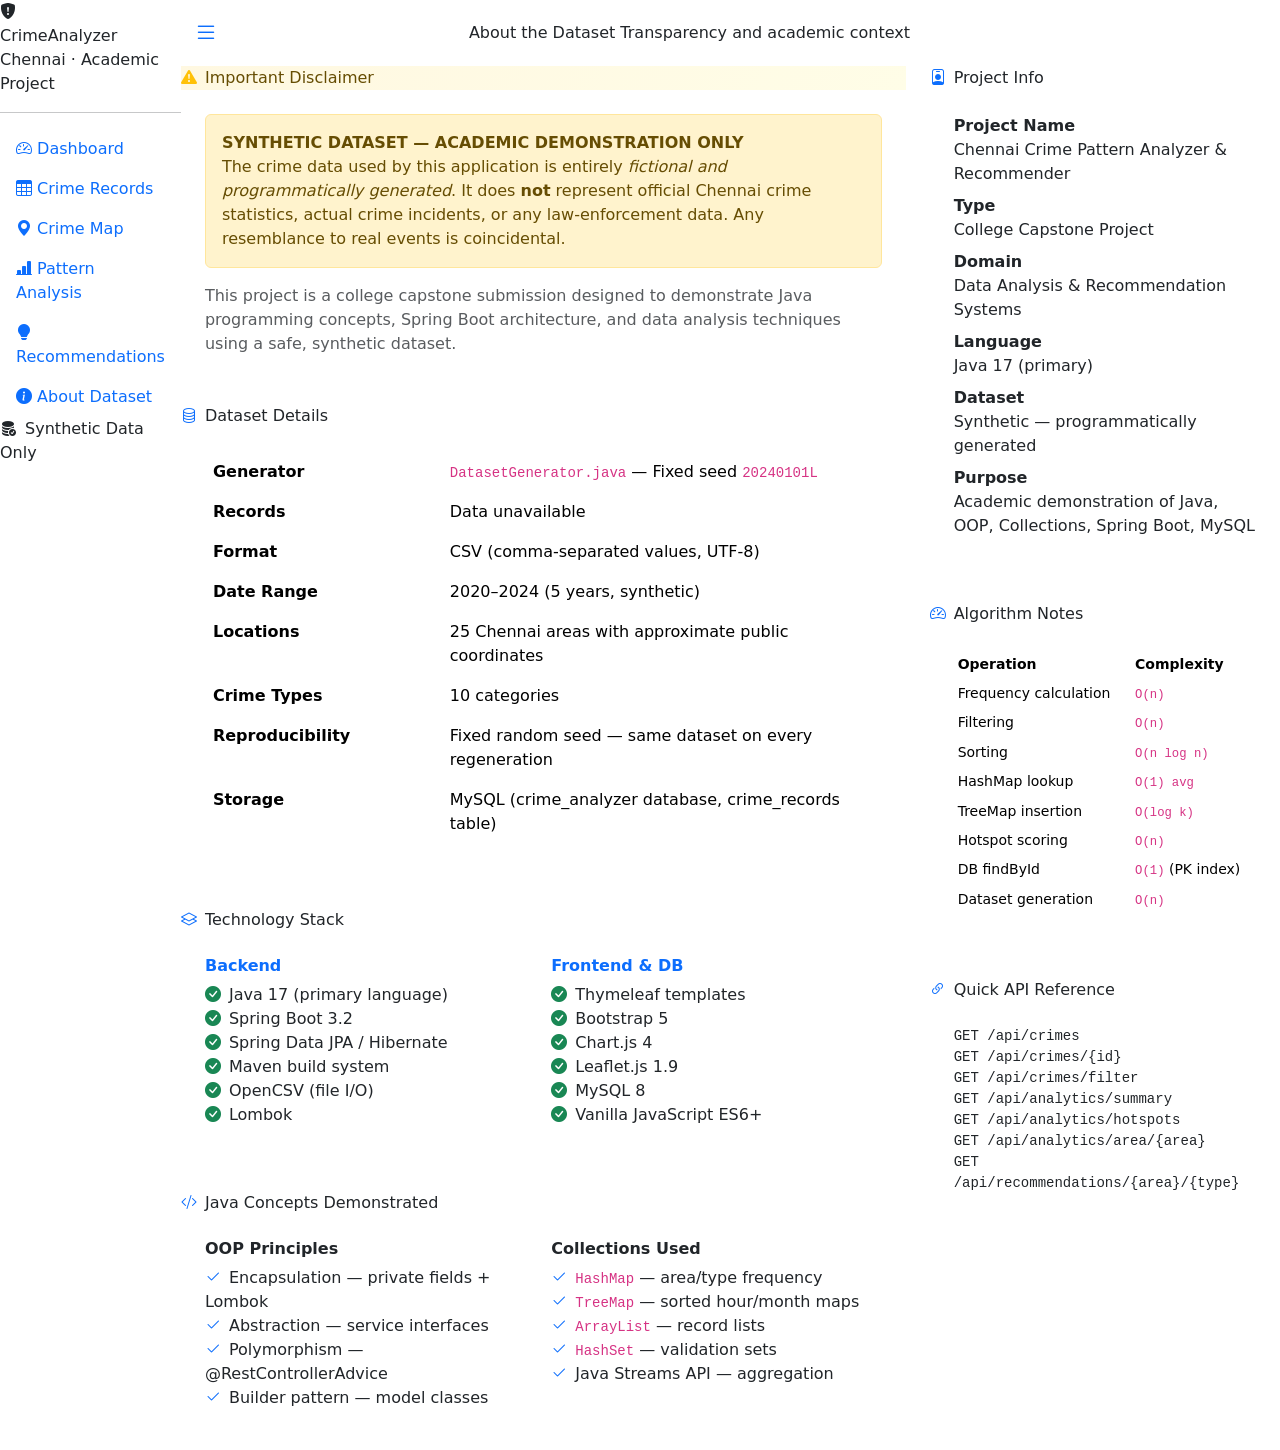
==== src/main/resources/templates/about.html @ 889897a4 "Initial commit: Chennai Crime Pattern Analyzer & Recommender capstone project" ====
<!DOCTYPE html>
<html lang="en" xmlns:th="http://www.thymeleaf.org">
<head>
    <meta charset="UTF-8">
    <meta name="viewport" content="width=device-width, initial-scale=1.0">
    <title>About Dataset — Chennai Crime Pattern Analyzer</title>
    <link rel="stylesheet" href="https://cdn.jsdelivr.net/npm/bootstrap@5.3.2/dist/css/bootstrap.min.css">
    <link rel="stylesheet" href="https://cdn.jsdelivr.net/npm/bootstrap-icons@1.11.3/font/bootstrap-icons.min.css">
    <link rel="stylesheet" href="/css/style.css">
</head>
<body>
<div class="d-flex" id="app-wrapper">
    <nav id="sidebar" class="sidebar d-flex flex-column">
        <div class="sidebar-brand">
            <div class="brand-icon"><i class="bi bi-shield-fill-exclamation"></i></div>
            <div><div class="brand-title">CrimeAnalyzer</div><div class="brand-sub">Chennai · Academic Project</div></div>
        </div>
        <hr class="sidebar-divider">
        <ul class="nav flex-column sidebar-nav">
            <li class="nav-item"><a class="nav-link" href="/dashboard"><i class="bi bi-speedometer2"></i> Dashboard</a></li>
            <li class="nav-item"><a class="nav-link" href="/records"><i class="bi bi-table"></i> Crime Records</a></li>
            <li class="nav-item"><a class="nav-link" href="/map"><i class="bi bi-geo-alt-fill"></i> Crime Map</a></li>
            <li class="nav-item"><a class="nav-link" href="/analysis"><i class="bi bi-bar-chart-line-fill"></i> Pattern Analysis</a></li>
            <li class="nav-item"><a class="nav-link" href="/recommendations"><i class="bi bi-lightbulb-fill"></i> Recommendations</a></li>
            <li class="nav-item mt-auto"><a class="nav-link active" href="/about"><i class="bi bi-info-circle-fill"></i> About Dataset</a></li>
        </ul>
        <div class="sidebar-footer"><i class="bi bi-database-fill-check me-1"></i> Synthetic Data Only</div>
    </nav>

    <div id="main-content" class="flex-grow-1">
        <nav class="topbar navbar">
            <button class="btn btn-link sidebar-toggle" id="sidebarToggle"><i class="bi bi-list fs-4"></i></button>
            <div class="topbar-title">
                <span class="page-title">About the Dataset</span>
                <span class="page-subtitle">Transparency and academic context</span>
            </div>
            <div class="topbar-right"><span class="badge badge-synthetic"><i class="bi bi-shield-fill-check me-1"></i>Synthetic Data</span></div>
        </nav>

        <div class="page-content">
            <div class="row g-4">
                <div class="col-xl-8">

                    <!-- Disclaimer -->
                    <div class="chart-card mb-4 border-warning-subtle">
                        <div class="chart-card-header" style="background: linear-gradient(135deg,#fff8e1,#fffde7);">
                            <span class="chart-title text-warning-emphasis">
                                <i class="bi bi-exclamation-triangle-fill me-2 text-warning"></i>Important Disclaimer
                            </span>
                        </div>
                        <div class="p-4">
                            <div class="alert alert-warning">
                                <strong>SYNTHETIC DATASET — ACADEMIC DEMONSTRATION ONLY</strong><br>
                                The crime data used by this application is entirely <em>fictional and programmatically generated</em>.
                                It does <strong>not</strong> represent official Chennai crime statistics, actual crime incidents,
                                or any law-enforcement data. Any resemblance to real events is coincidental.
                            </div>
                            <p class="mb-0 text-muted">
                                This project is a college capstone submission designed to demonstrate Java programming concepts,
                                Spring Boot architecture, and data analysis techniques using a safe, synthetic dataset.
                            </p>
                        </div>
                    </div>

                    <!-- Dataset details -->
                    <div class="chart-card mb-4">
                        <div class="chart-card-header">
                            <span class="chart-title"><i class="bi bi-database me-2 text-primary"></i>Dataset Details</span>
                        </div>
                        <div class="p-4">
                            <table class="table table-borderless about-table">
                                <tbody>
                                    <tr><th width="35%">Generator</th><td><code>DatasetGenerator.java</code> — Fixed seed <code>20240101L</code></td></tr>
                                    <tr><th>Records</th><td id="aboutTotal">Loading…</td></tr>
                                    <tr><th>Format</th><td>CSV (comma-separated values, UTF-8)</td></tr>
                                    <tr><th>Date Range</th><td>2020–2024 (5 years, synthetic)</td></tr>
                                    <tr><th>Locations</th><td>25 Chennai areas with approximate public coordinates</td></tr>
                                    <tr><th>Crime Types</th><td>10 categories</td></tr>
                                    <tr><th>Reproducibility</th><td>Fixed random seed — same dataset on every regeneration</td></tr>
                                    <tr><th>Storage</th><td>MySQL (crime_analyzer database, crime_records table)</td></tr>
                                </tbody>
                            </table>
                        </div>
                    </div>

                    <!-- Technology stack -->
                    <div class="chart-card mb-4">
                        <div class="chart-card-header">
                            <span class="chart-title"><i class="bi bi-layers me-2 text-primary"></i>Technology Stack</span>
                        </div>
                        <div class="p-4">
                            <div class="row g-3">
                                <div class="col-md-6">
                                    <h6 class="fw-bold text-primary">Backend</h6>
                                    <ul class="list-unstyled about-tech-list">
                                        <li><i class="bi bi-check-circle-fill text-success me-2"></i>Java 17 (primary language)</li>
                                        <li><i class="bi bi-check-circle-fill text-success me-2"></i>Spring Boot 3.2</li>
                                        <li><i class="bi bi-check-circle-fill text-success me-2"></i>Spring Data JPA / Hibernate</li>
                                        <li><i class="bi bi-check-circle-fill text-success me-2"></i>Maven build system</li>
                                        <li><i class="bi bi-check-circle-fill text-success me-2"></i>OpenCSV (file I/O)</li>
                                        <li><i class="bi bi-check-circle-fill text-success me-2"></i>Lombok</li>
                                    </ul>
                                </div>
                                <div class="col-md-6">
                                    <h6 class="fw-bold text-primary">Frontend &amp; DB</h6>
                                    <ul class="list-unstyled about-tech-list">
                                        <li><i class="bi bi-check-circle-fill text-success me-2"></i>Thymeleaf templates</li>
                                        <li><i class="bi bi-check-circle-fill text-success me-2"></i>Bootstrap 5</li>
                                        <li><i class="bi bi-check-circle-fill text-success me-2"></i>Chart.js 4</li>
                                        <li><i class="bi bi-check-circle-fill text-success me-2"></i>Leaflet.js 1.9</li>
                                        <li><i class="bi bi-check-circle-fill text-success me-2"></i>MySQL 8</li>
                                        <li><i class="bi bi-check-circle-fill text-success me-2"></i>Vanilla JavaScript ES6+</li>
                                    </ul>
                                </div>
                            </div>
                        </div>
                    </div>

                    <!-- Java concepts -->
                    <div class="chart-card">
                        <div class="chart-card-header">
                            <span class="chart-title"><i class="bi bi-code-slash me-2 text-primary"></i>Java Concepts Demonstrated</span>
                        </div>
                        <div class="p-4">
                            <div class="row g-3">
                                <div class="col-md-6">
                                    <h6 class="fw-bold">OOP Principles</h6>
                                    <ul class="list-unstyled about-tech-list">
                                        <li><i class="bi bi-check2 text-primary me-2"></i>Encapsulation — private fields + Lombok</li>
                                        <li><i class="bi bi-check2 text-primary me-2"></i>Abstraction — service interfaces</li>
                                        <li><i class="bi bi-check2 text-primary me-2"></i>Polymorphism — @RestControllerAdvice</li>
                                        <li><i class="bi bi-check2 text-primary me-2"></i>Builder pattern — model classes</li>
                                    </ul>
                                </div>
                                <div class="col-md-6">
                                    <h6 class="fw-bold">Collections Used</h6>
                                    <ul class="list-unstyled about-tech-list">
                                        <li><i class="bi bi-check2 text-primary me-2"></i><code>HashMap</code> — area/type frequency</li>
                                        <li><i class="bi bi-check2 text-primary me-2"></i><code>TreeMap</code> — sorted hour/month maps</li>
                                        <li><i class="bi bi-check2 text-primary me-2"></i><code>ArrayList</code> — record lists</li>
                                        <li><i class="bi bi-check2 text-primary me-2"></i><code>HashSet</code> — validation sets</li>
                                        <li><i class="bi bi-check2 text-primary me-2"></i>Java Streams API — aggregation</li>
                                    </ul>
                                </div>
                            </div>
                        </div>
                    </div>

                </div>

                <!-- Right column -->
                <div class="col-xl-4">
                    <div class="chart-card mb-4">
                        <div class="chart-card-header">
                            <span class="chart-title"><i class="bi bi-person-badge me-2 text-primary"></i>Project Info</span>
                        </div>
                        <div class="p-4">
                            <dl class="about-dl">
                                <dt>Project Name</dt>
                                <dd>Chennai Crime Pattern Analyzer &amp; Recommender</dd>
                                <dt>Type</dt>
                                <dd>College Capstone Project</dd>
                                <dt>Domain</dt>
                                <dd>Data Analysis &amp; Recommendation Systems</dd>
                                <dt>Language</dt>
                                <dd>Java 17 (primary)</dd>
                                <dt>Dataset</dt>
                                <dd>Synthetic — programmatically generated</dd>
                                <dt>Purpose</dt>
                                <dd>Academic demonstration of Java, OOP, Collections, Spring Boot, MySQL</dd>
                            </dl>
                        </div>
                    </div>

                    <div class="chart-card mb-4">
                        <div class="chart-card-header">
                            <span class="chart-title"><i class="bi bi-speedometer2 me-2 text-primary"></i>Algorithm Notes</span>
                        </div>
                        <div class="p-4 small">
                            <table class="table table-sm table-borderless">
                                <thead><tr><th>Operation</th><th>Complexity</th></tr></thead>
                                <tbody>
                                    <tr><td>Frequency calculation</td><td><code>O(n)</code></td></tr>
                                    <tr><td>Filtering</td><td><code>O(n)</code></td></tr>
                                    <tr><td>Sorting</td><td><code>O(n log n)</code></td></tr>
                                    <tr><td>HashMap lookup</td><td><code>O(1) avg</code></td></tr>
                                    <tr><td>TreeMap insertion</td><td><code>O(log k)</code></td></tr>
                                    <tr><td>Hotspot scoring</td><td><code>O(n)</code></td></tr>
                                    <tr><td>DB findById</td><td><code>O(1)</code> (PK index)</td></tr>
                                    <tr><td>Dataset generation</td><td><code>O(n)</code></td></tr>
                                </tbody>
                            </table>
                        </div>
                    </div>

                    <div class="chart-card">
                        <div class="chart-card-header">
                            <span class="chart-title"><i class="bi bi-link-45deg me-2 text-primary"></i>Quick API Reference</span>
                        </div>
                        <div class="p-4 small font-monospace">
                            <div class="api-endpoint">GET /api/crimes</div>
                            <div class="api-endpoint">GET /api/crimes/{id}</div>
                            <div class="api-endpoint">GET /api/crimes/filter</div>
                            <div class="api-endpoint">GET /api/analytics/summary</div>
                            <div class="api-endpoint">GET /api/analytics/hotspots</div>
                            <div class="api-endpoint">GET /api/analytics/area/{area}</div>
                            <div class="api-endpoint">GET /api/recommendations/{area}/{type}</div>
                        </div>
                    </div>
                </div>
            </div>
        </div>
    </div>
</div>

<script src="https://cdn.jsdelivr.net/npm/bootstrap@5.3.2/dist/js/bootstrap.bundle.min.js"></script>
<script src="/js/common.js"></script>
<script>
    // Load total record count
    fetch('/api/crimes/dataset/info')
        .then(r => r.json())
        .then(d => {
            document.getElementById('aboutTotal').textContent =
                d.totalDatabaseRecords.toLocaleString() + ' synthetic records';
        })
        .catch(() => { document.getElementById('aboutTotal').textContent = 'Data unavailable'; });
</script>
</body>
</html>
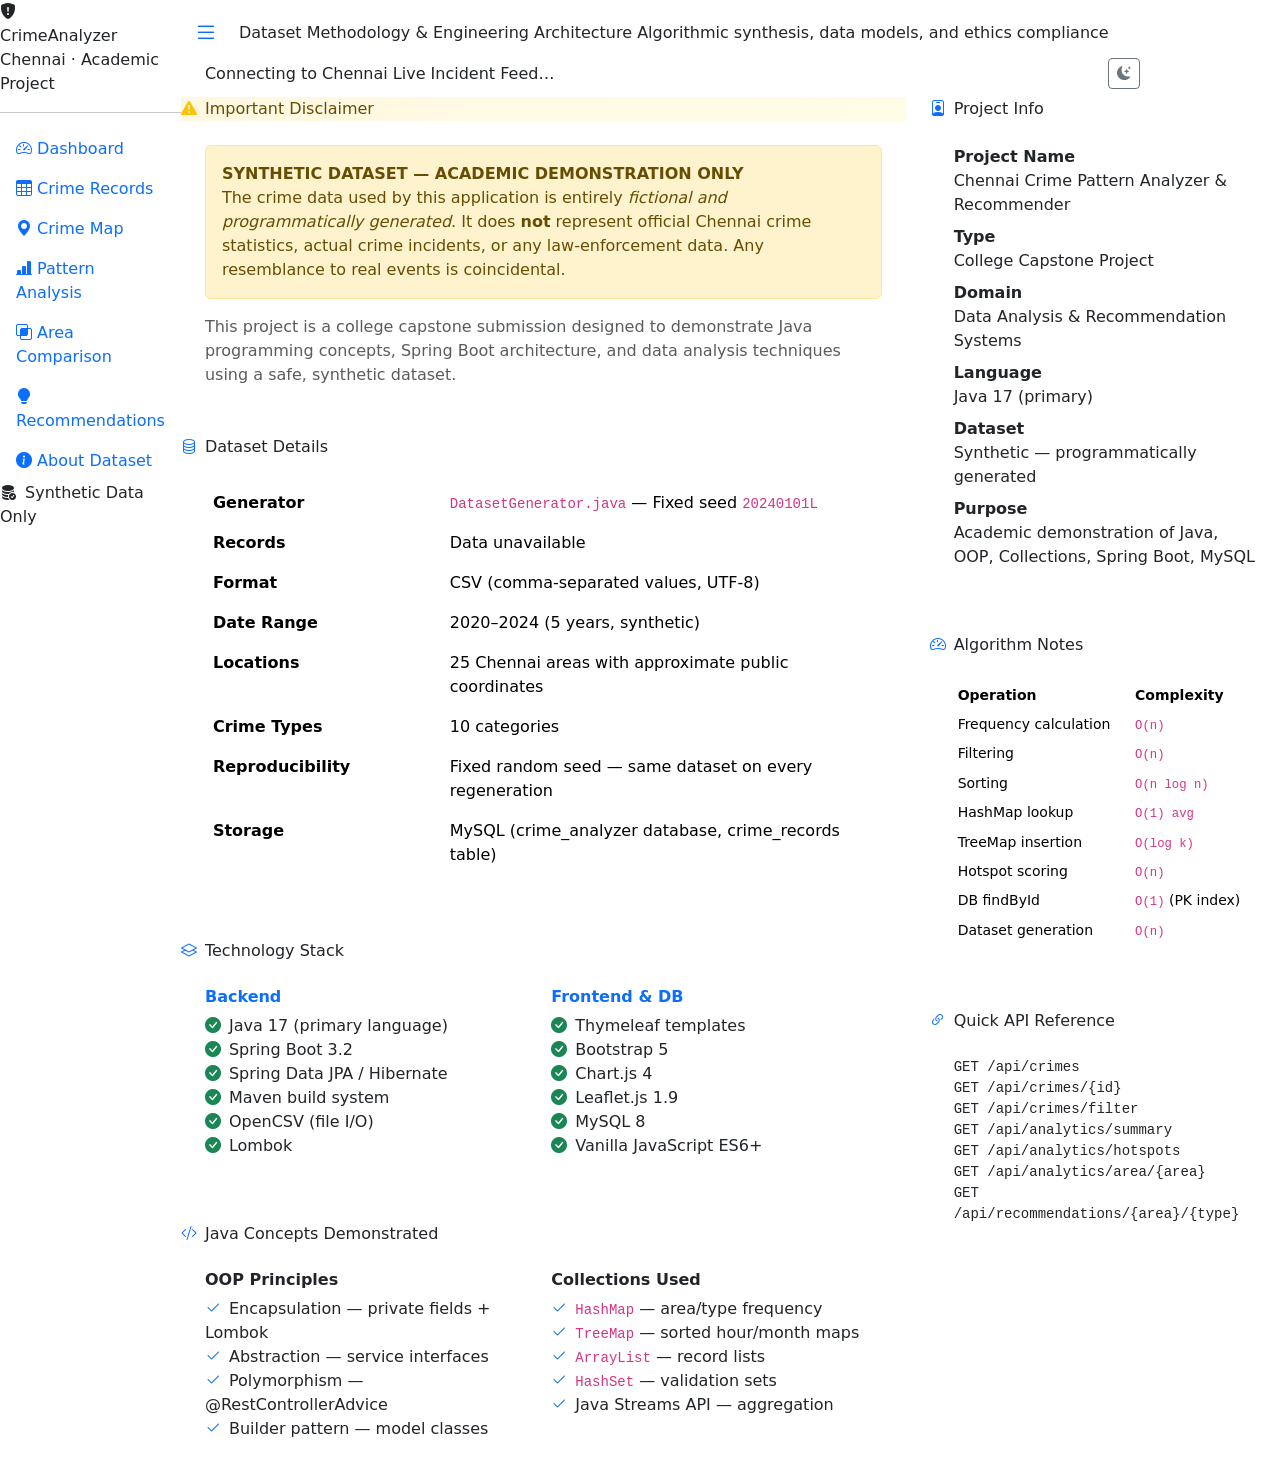
==== commit 7cfcb35c: "Upgrade project to professional Command Center & Intelligence Platform with Area Comparison, Radius " ====
--- a/src/main/resources/templates/about.html
+++ b/src/main/resources/templates/about.html
@@ -21,6 +21,7 @@
             <li class="nav-item"><a class="nav-link" href="/records"><i class="bi bi-table"></i> Crime Records</a></li>
             <li class="nav-item"><a class="nav-link" href="/map"><i class="bi bi-geo-alt-fill"></i> Crime Map</a></li>
             <li class="nav-item"><a class="nav-link" href="/analysis"><i class="bi bi-bar-chart-line-fill"></i> Pattern Analysis</a></li>
+            <li class="nav-item"><a class="nav-link" href="/compare"><i class="bi bi-intersect"></i> Area Comparison</a></li>
             <li class="nav-item"><a class="nav-link" href="/recommendations"><i class="bi bi-lightbulb-fill"></i> Recommendations</a></li>
             <li class="nav-item mt-auto"><a class="nav-link active" href="/about"><i class="bi bi-info-circle-fill"></i> About Dataset</a></li>
         </ul>
@@ -29,12 +30,26 @@
 
     <div id="main-content" class="flex-grow-1">
         <nav class="topbar navbar">
-            <button class="btn btn-link sidebar-toggle" id="sidebarToggle"><i class="bi bi-list fs-4"></i></button>
-            <div class="topbar-title">
-                <span class="page-title">About the Dataset</span>
-                <span class="page-subtitle">Transparency and academic context</span>
-            </div>
-            <div class="topbar-right"><span class="badge badge-synthetic"><i class="bi bi-shield-fill-check me-1"></i>Synthetic Data</span></div>
+            <div class="d-flex align-items-center gap-2">
+                <button class="btn btn-link sidebar-toggle" id="sidebarToggle"><i class="bi bi-list fs-4"></i></button>
+                <div class="topbar-title">
+                    <span class="page-title">Dataset Methodology &amp; Engineering Architecture</span>
+                    <span class="page-subtitle">Algorithmic synthesis, data models, and ethics compliance</span>
+                </div>
+            </div>
+
+            <!-- Live dispatch ticker -->
+            <div class="dispatch-ticker d-none d-lg-flex mx-3">
+                <span class="pulse-live me-2"></span>
+                <span class="ticker-text" id="liveTickerText">Connecting to Chennai Live Incident Feed…</span>
+            </div>
+
+            <div class="topbar-right d-flex align-items-center gap-2">
+                <button class="btn btn-sm btn-outline-secondary" id="themeToggleBtn" title="Toggle Dark/Light Mode">
+                    <i class="bi bi-moon-stars-fill" id="themeIcon"></i>
+                </button>
+                <span class="badge badge-synthetic"><i class="bi bi-shield-fill-check me-1"></i>Synthetic Data</span>
+            </div>
         </nav>
 
         <div class="page-content">
@@ -214,6 +229,7 @@
 </div>
 
 <script src="https://cdn.jsdelivr.net/npm/bootstrap@5.3.2/dist/js/bootstrap.bundle.min.js"></script>
+<script src="/js/theme.js"></script>
 <script src="/js/common.js"></script>
 <script>
     // Load total record count
